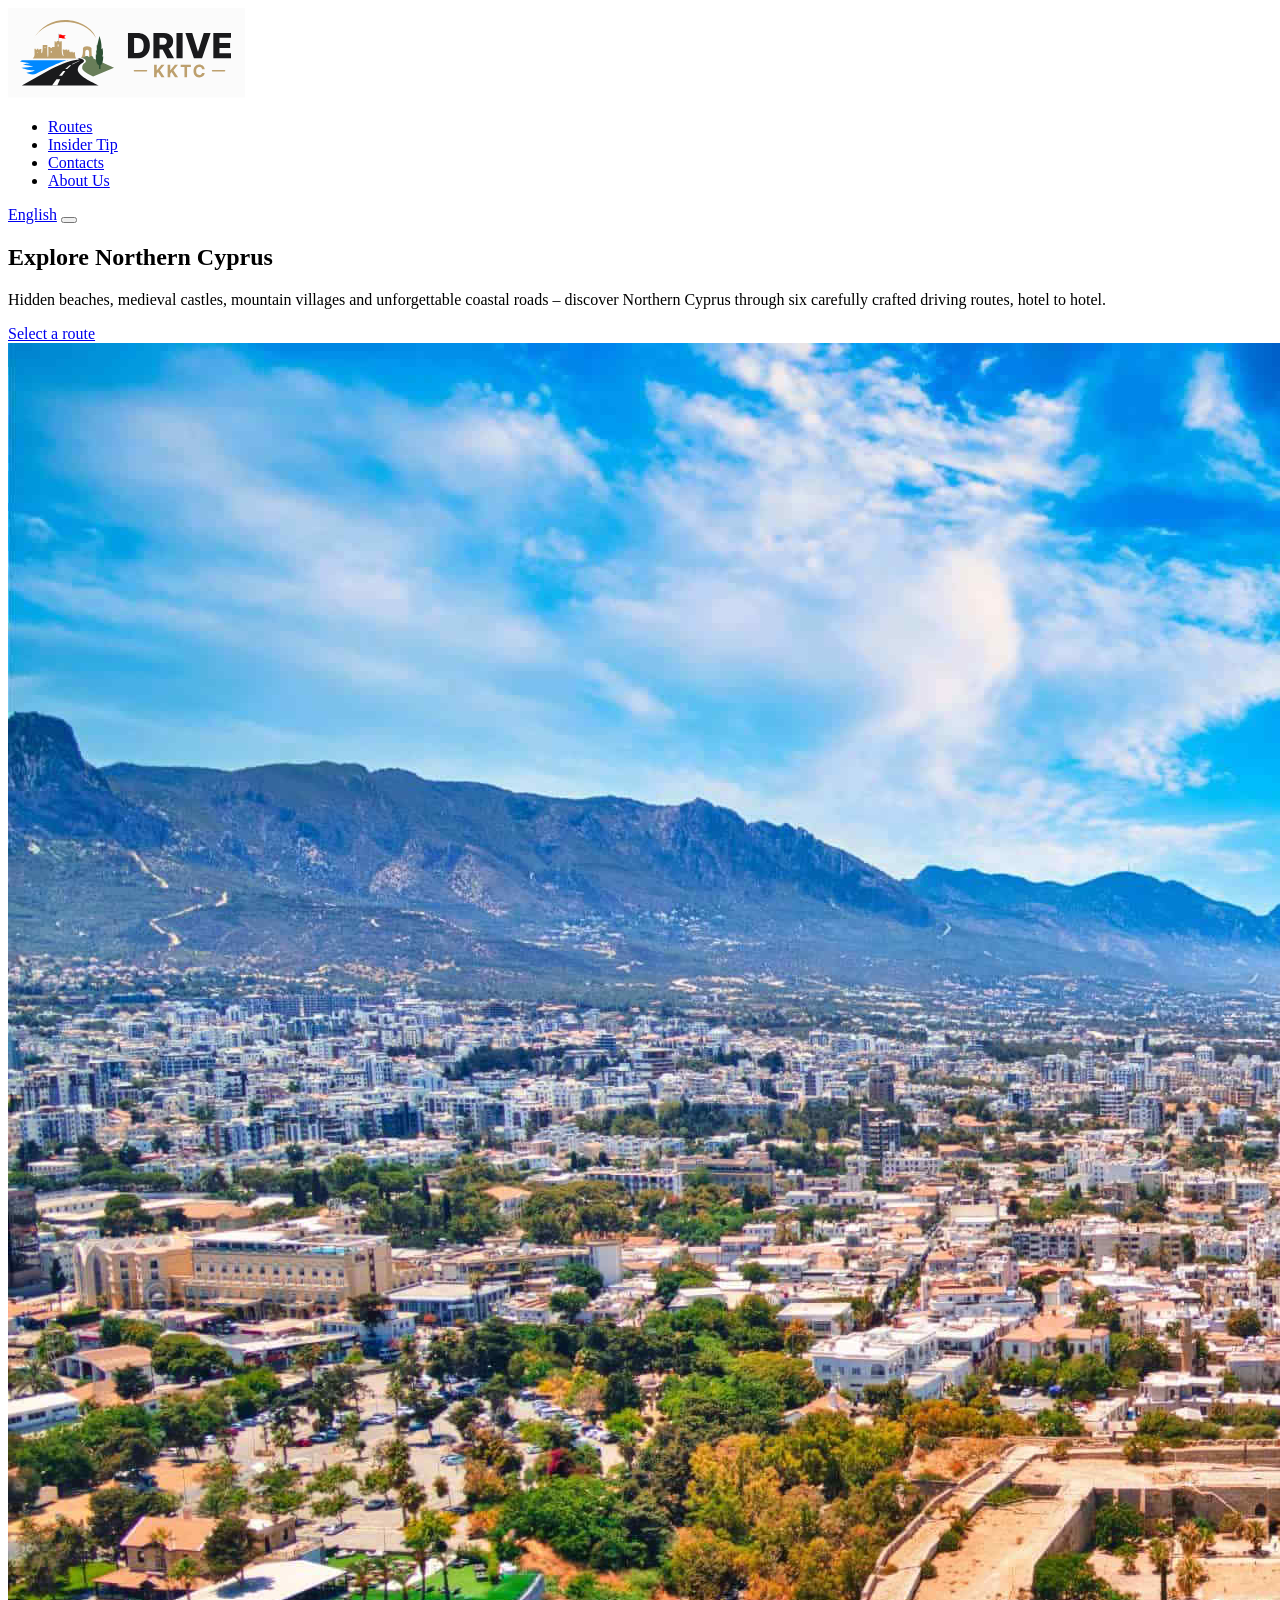
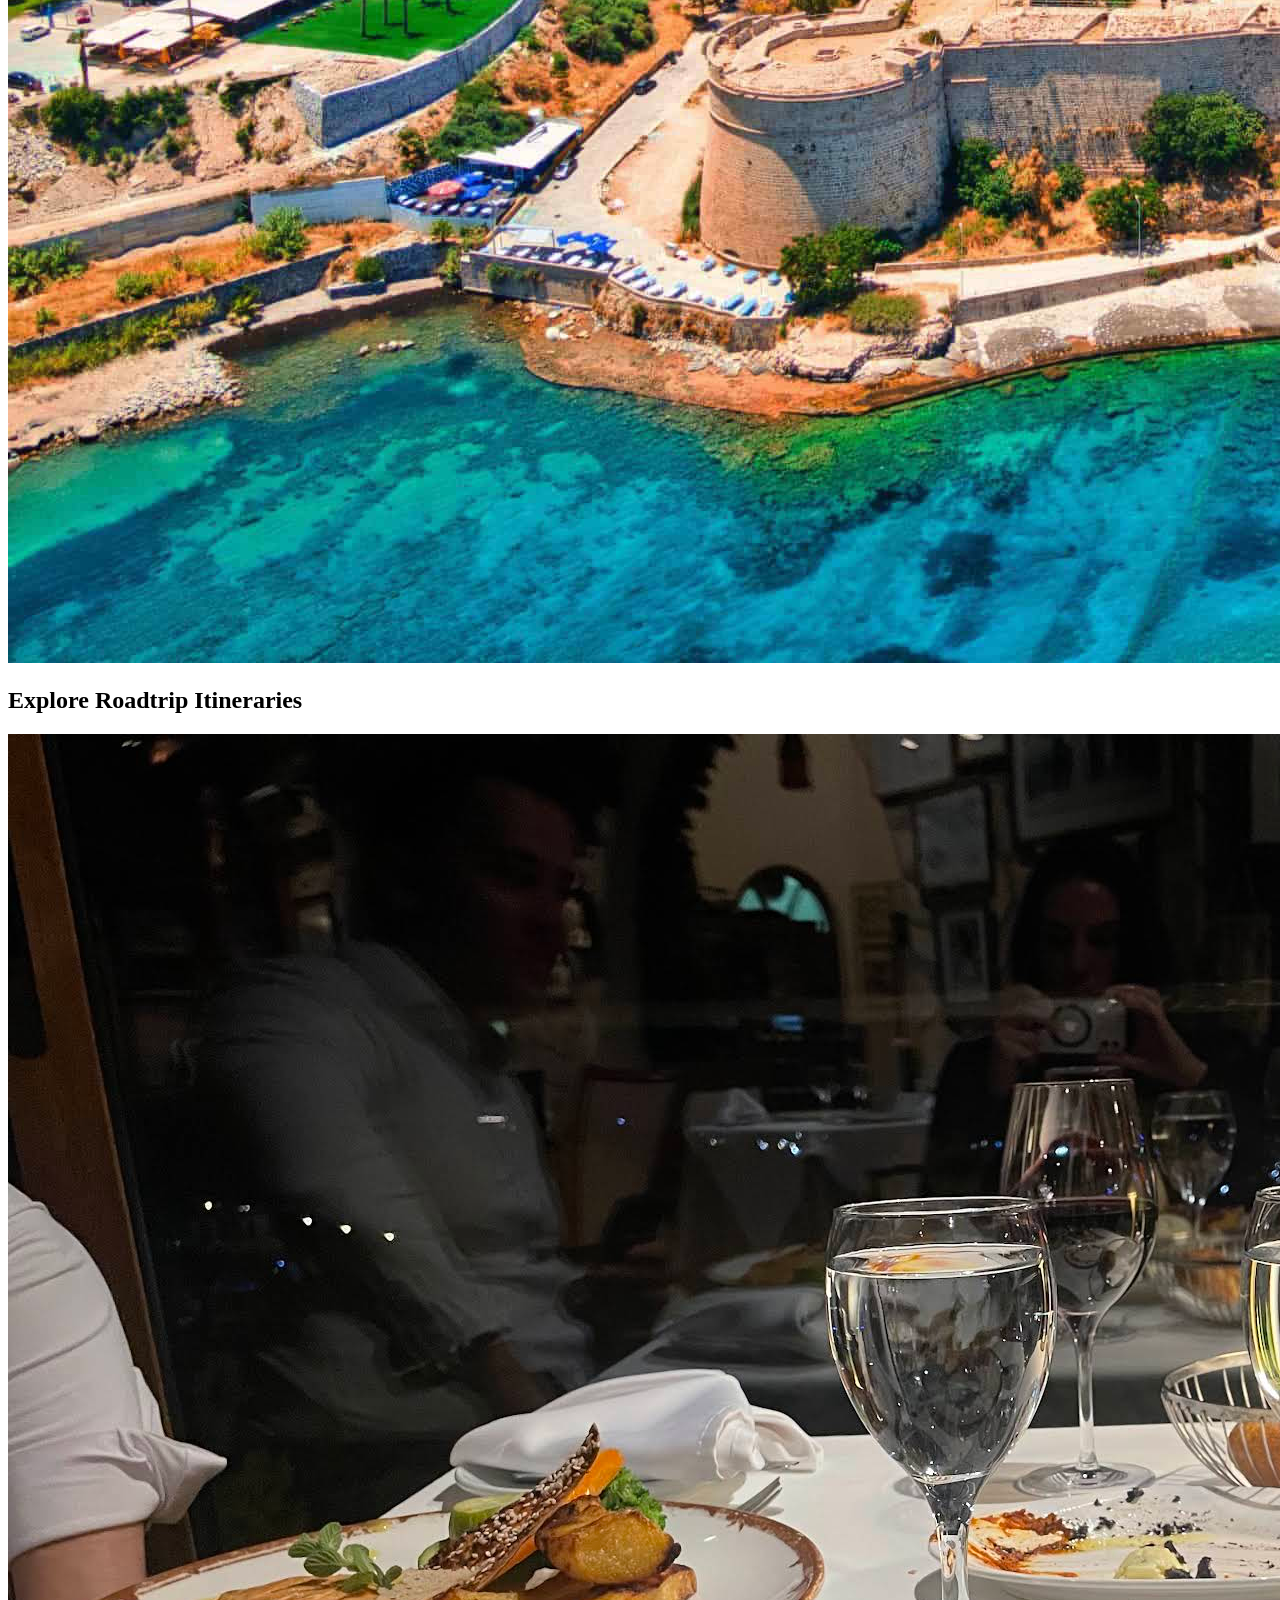
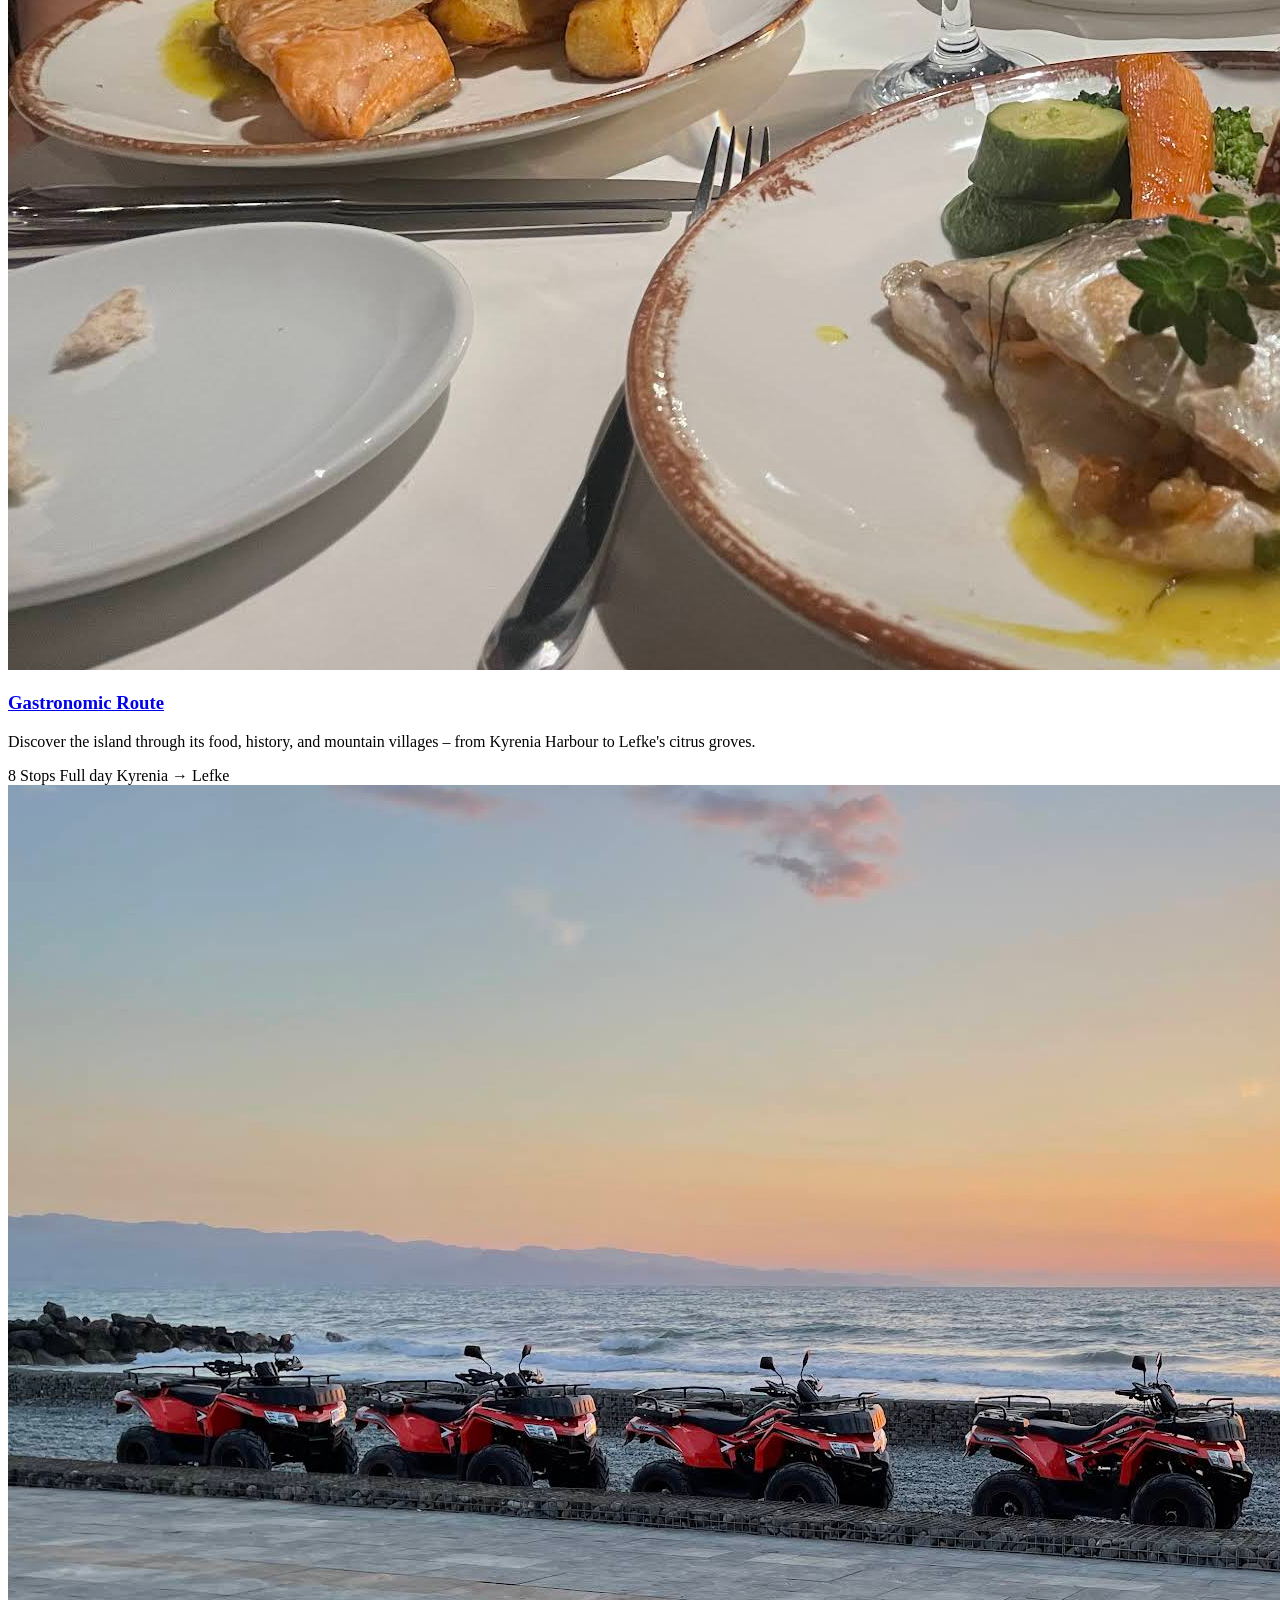
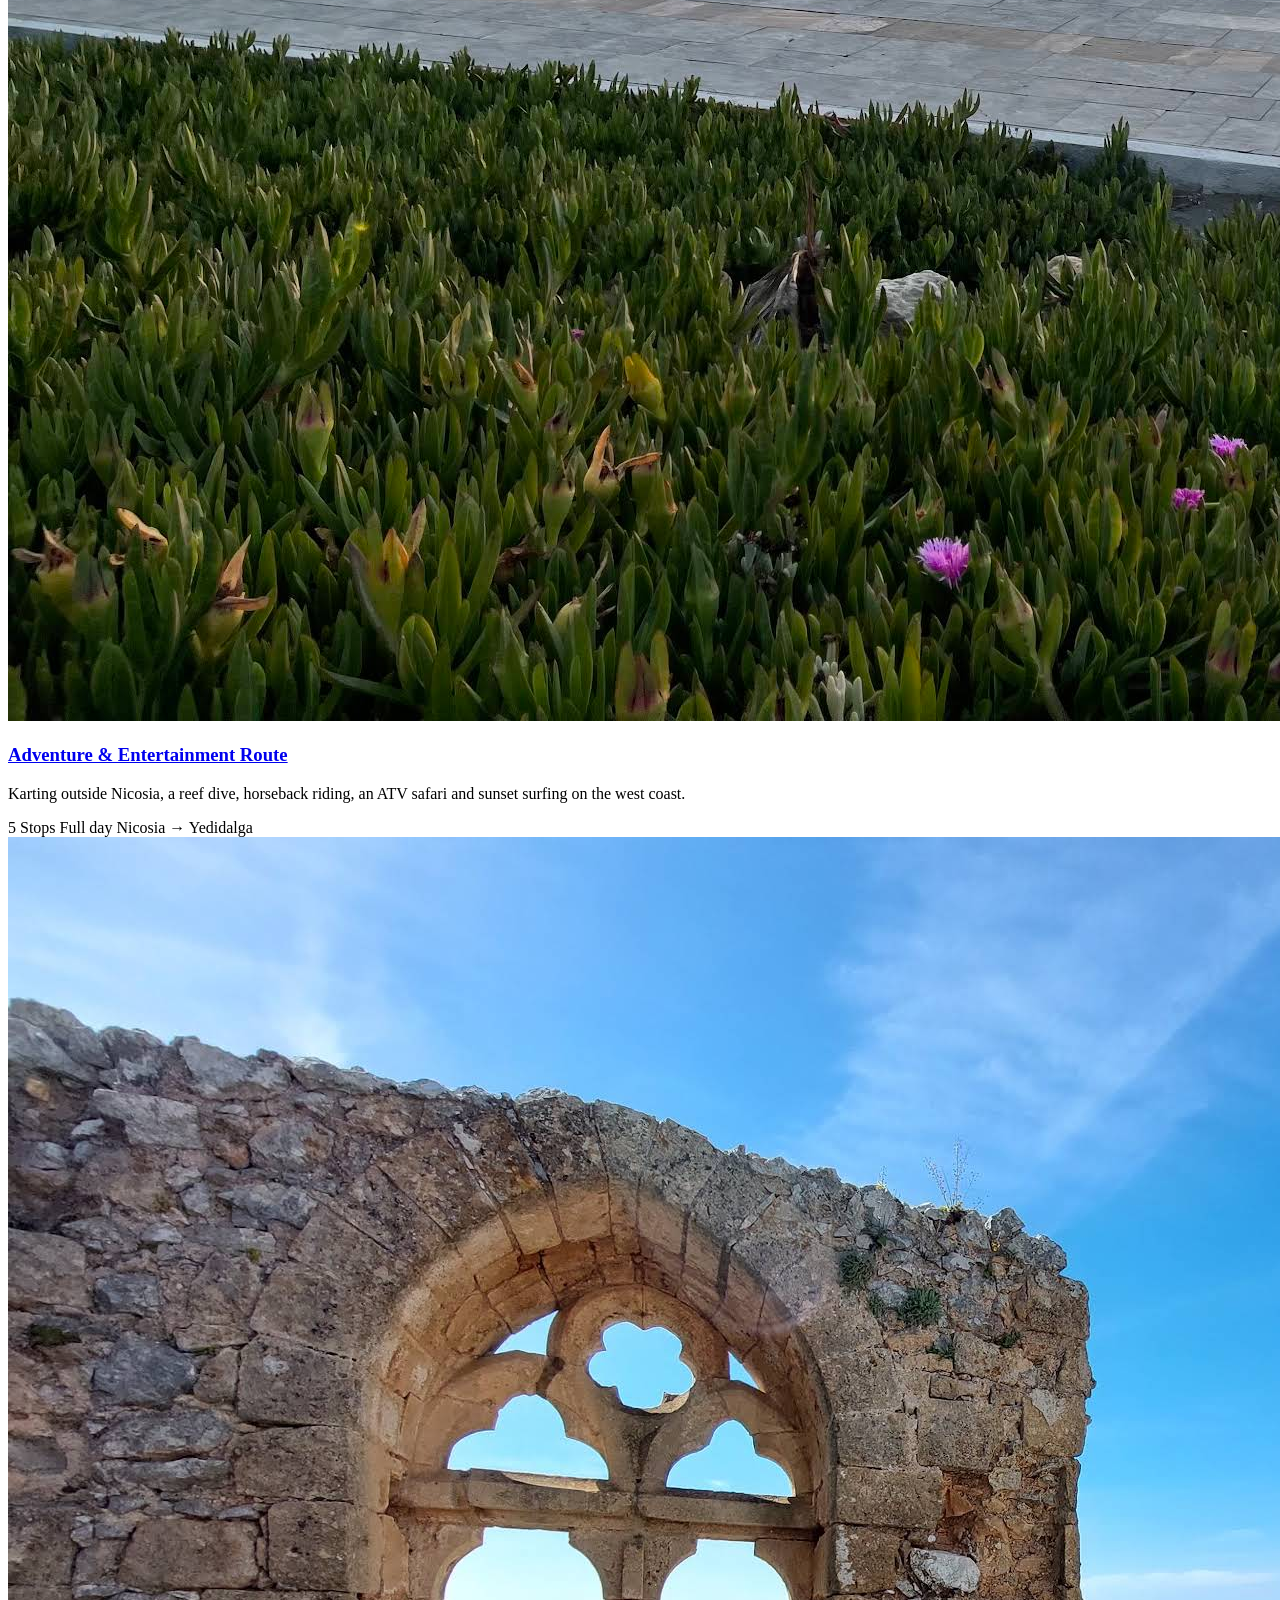
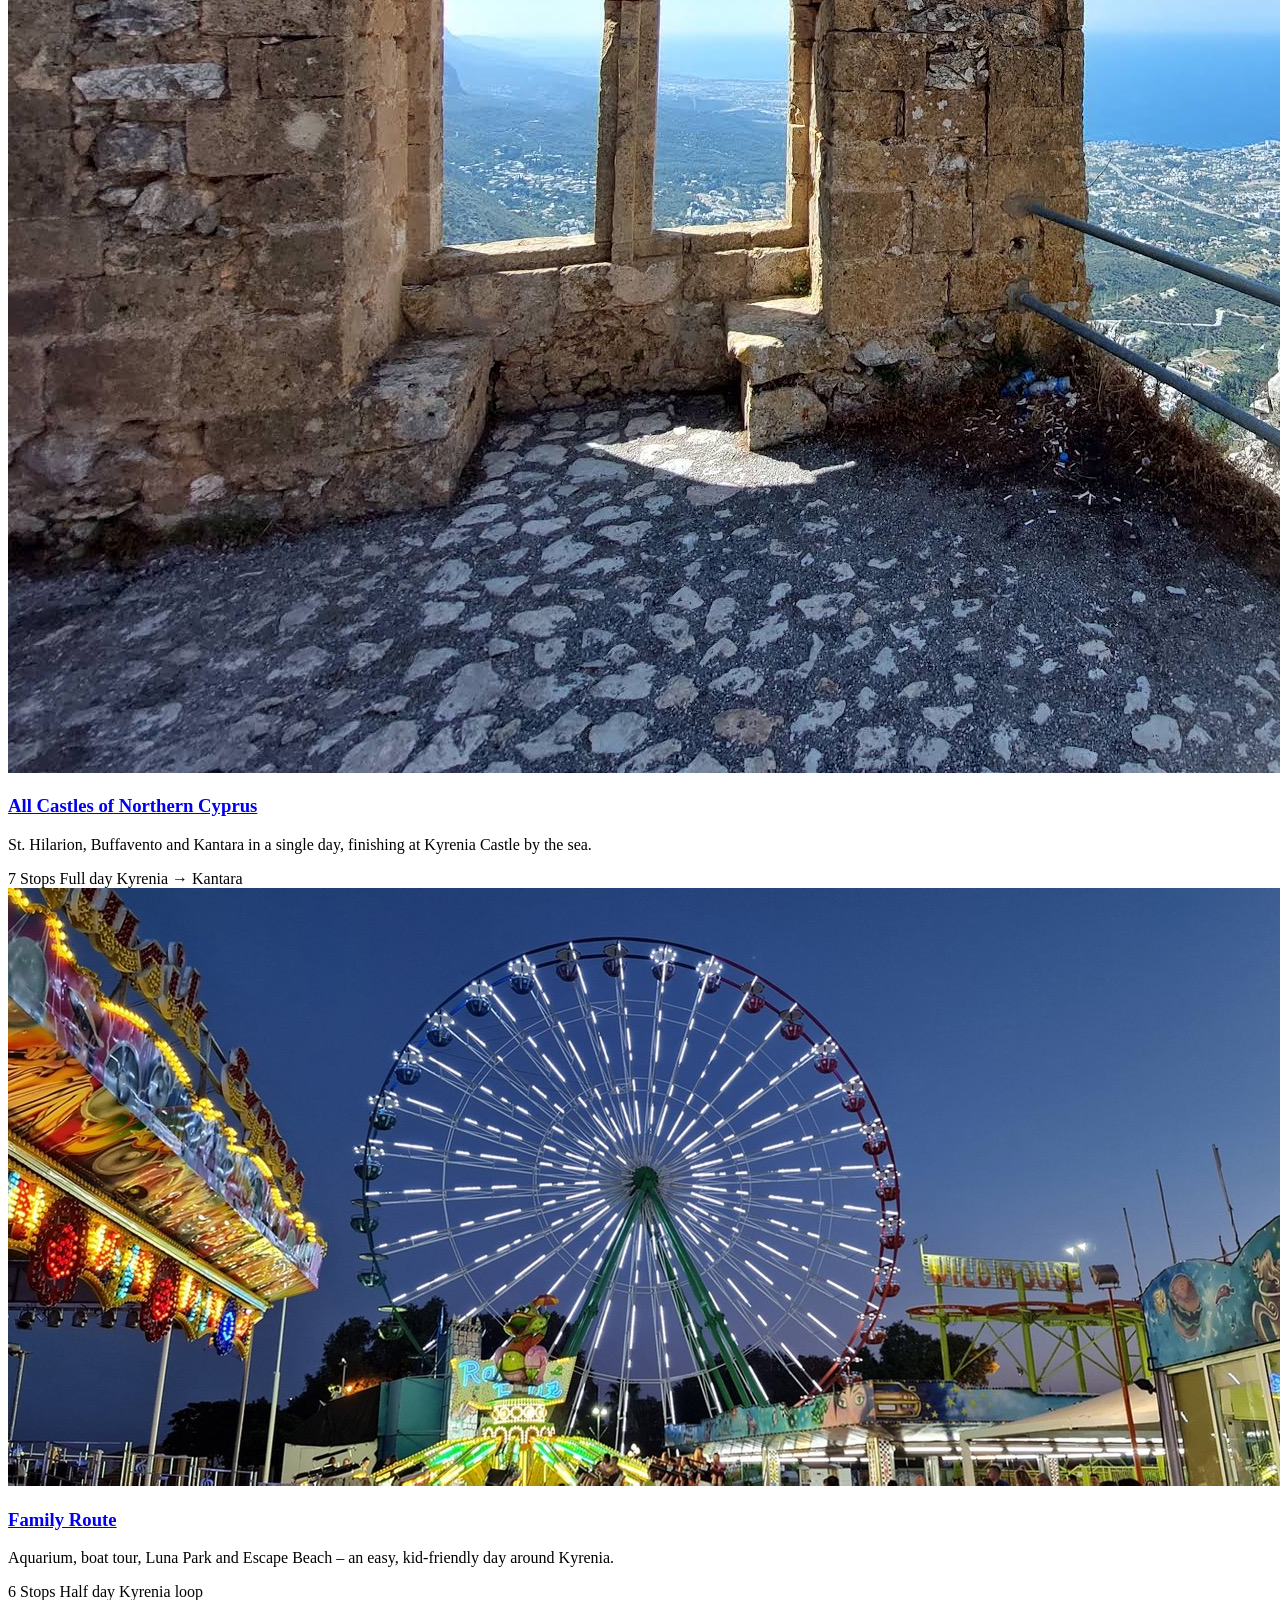
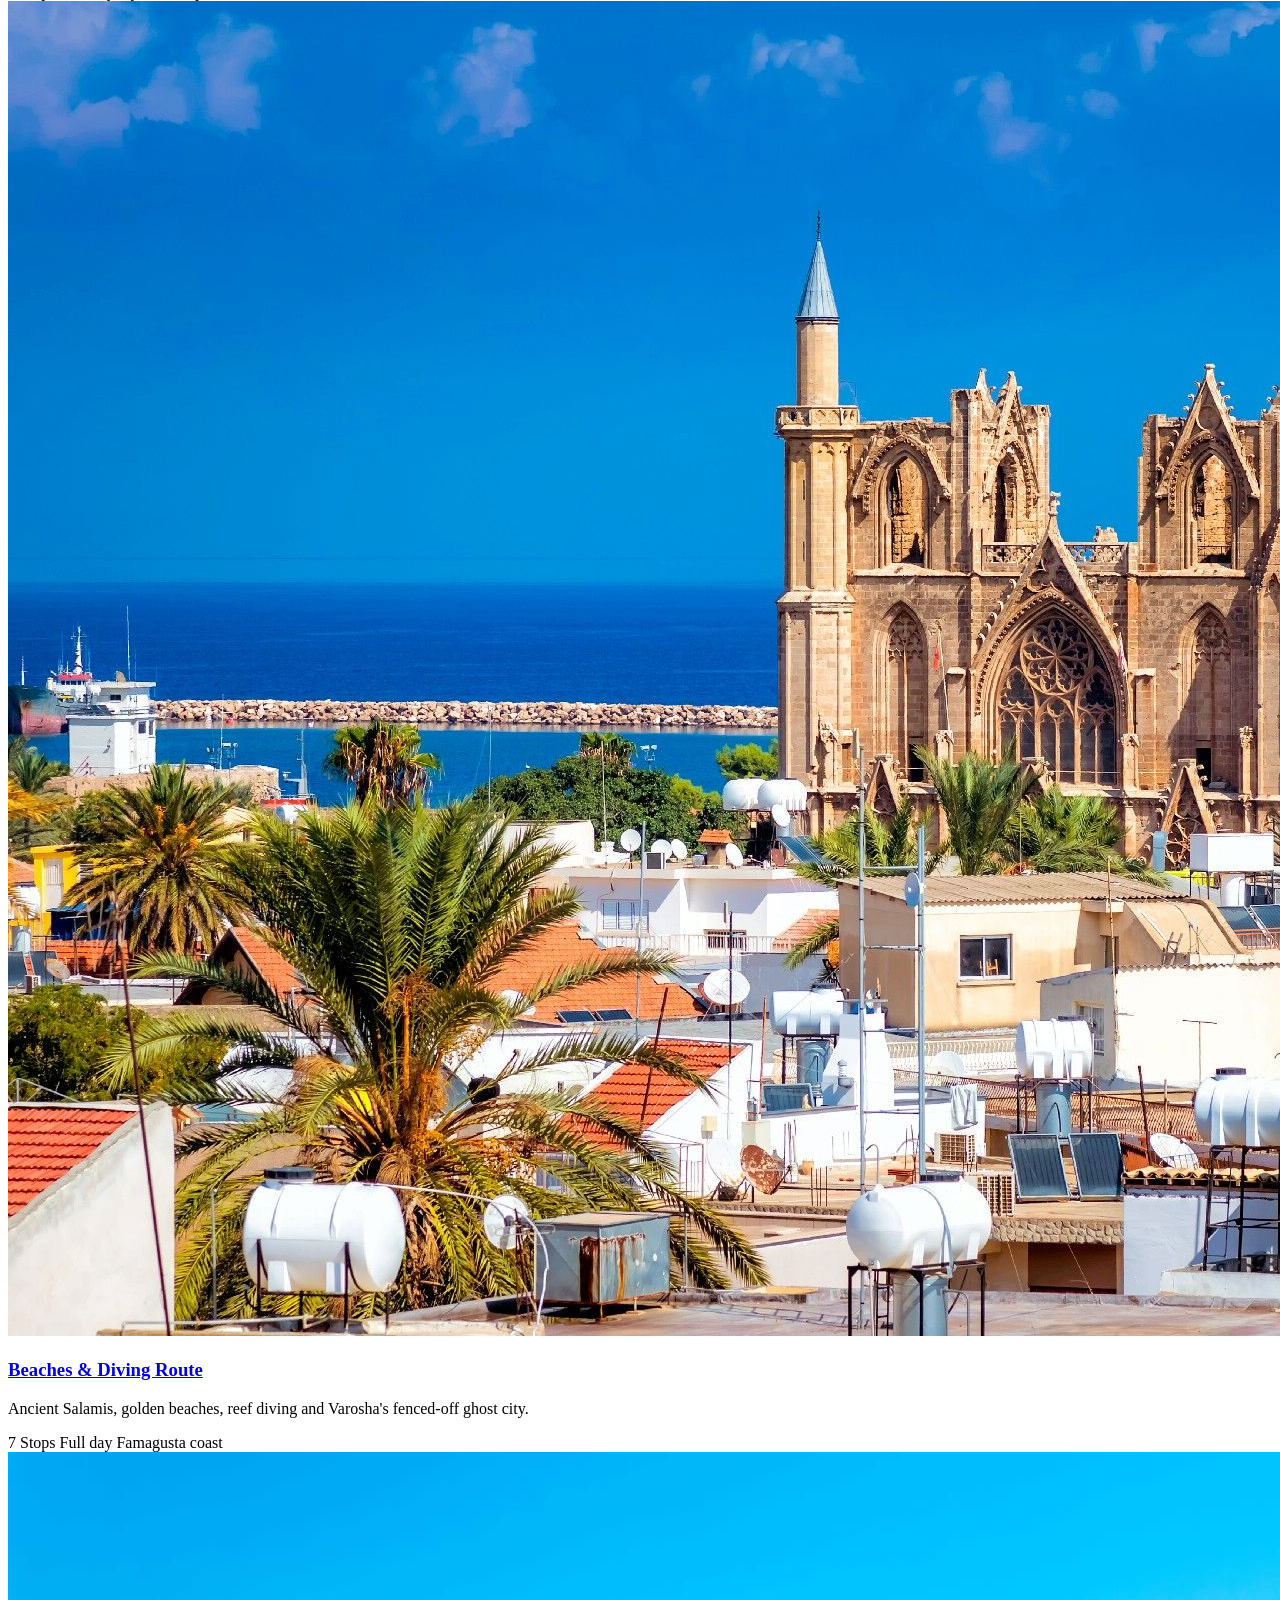
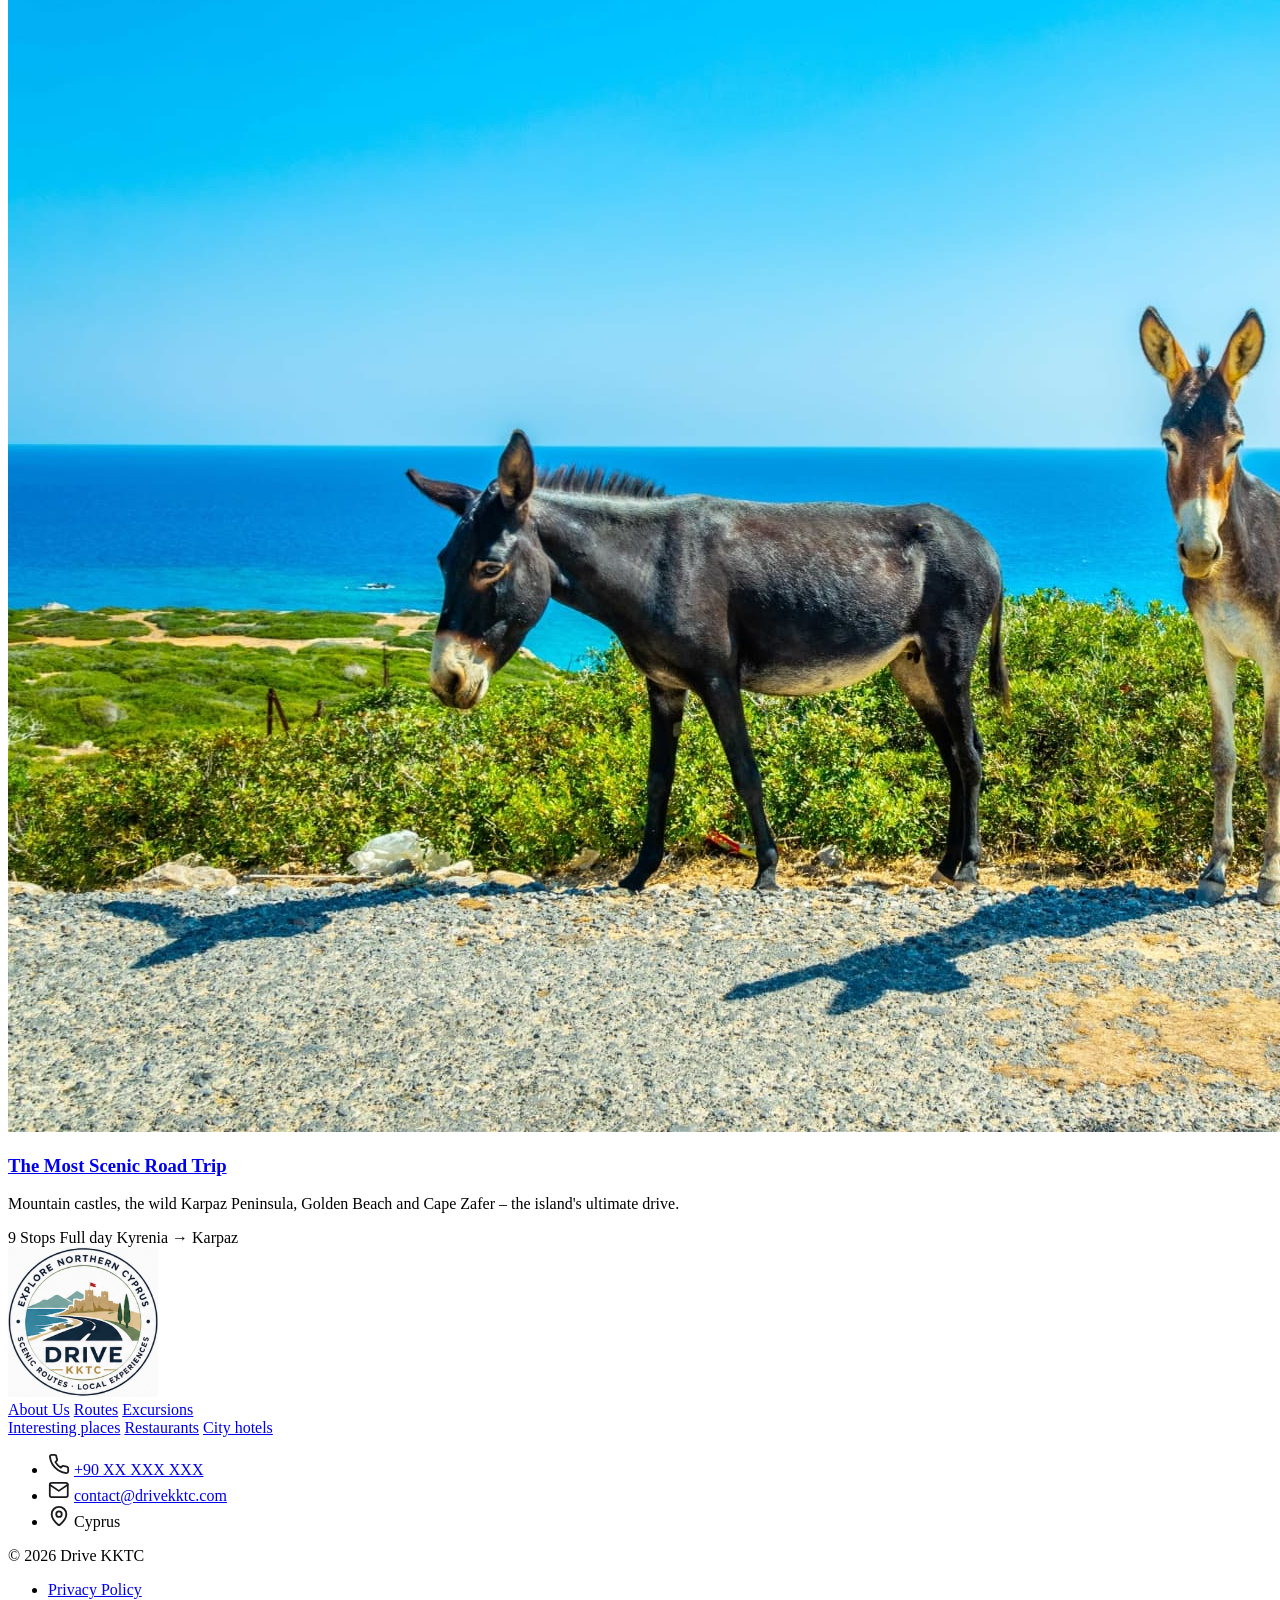
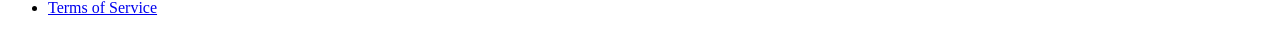
==== index.html @ c7516c16 "Create index.html" ====
<!DOCTYPE html>
<html lang="en">
<head>
<meta charset="UTF-8">
<meta name="viewport" content="width=device-width, initial-scale=1.0">

<title>Drive KKTC: Northern Cyprus Self-Drive Routes</title>
<meta name="description" content="Six hotel-to-hotel driving routes across Northern Cyprus: castles, beaches, food, family days and the island's most scenic road trip.">
<link rel="canonical" href="https://www.drivekktc.com/">

<!-- Open Graph -->
<meta property="og:type" content="website">
<meta property="og:site_name" content="Drive KKTC">
<meta property="og:title" content="Drive KKTC: Northern Cyprus Self-Drive Routes">
<meta property="og:description" content="Six hotel-to-hotel driving routes across Northern Cyprus: castles, beaches, food, family days and the island's most scenic road trip.">
<meta property="og:image" content="https://www.drivekktc.com/assets/og-home.jpg">
<meta property="og:url" content="https://www.drivekktc.com/">

<!-- Twitter -->
<meta name="twitter:card" content="summary_large_image">
<meta name="twitter:title" content="Drive KKTC: Northern Cyprus Self-Drive Routes">
<meta name="twitter:description" content="Six hotel-to-hotel driving routes across Northern Cyprus: castles, beaches, food, family days and the island's most scenic road trip.">

<link rel="preconnect" href="https://fonts.googleapis.com">
<link rel="preconnect" href="https://fonts.gstatic.com" crossorigin>
<link href="https://fonts.googleapis.com/css2?family=DM+Sans:wght@500;700;800&family=Inter:wght@500;600;700&family=Roboto:wght@400;500&display=swap" rel="stylesheet">
<link rel="stylesheet" href="/assets/css/style.css">

<script type="application/ld+json">
{
  "@context": "https://schema.org",
  "@type": "WebSite",
  "name": "Drive KKTC",
  "url": "https://www.drivekktc.com/",
  "description": "Hotel-to-hotel self-drive routes across Northern Cyprus.",
  "publisher": {
    "@type": "Organization",
    "name": "Drive KKTC",
    "email": "hello@drivekktc.com"
  }
}
</script>
<script type="application/ld+json">
{
  "@context": "https://schema.org",
  "@type": "ItemList",
  "name": "Northern Cyprus Driving Routes",
  "itemListElement": [
    { "@type": "ListItem", "position": 1, "name": "Gastronomic Route", "url": "https://www.drivekktc.com//routes/gastronomic-route/" },
    { "@type": "ListItem", "position": 2, "name": "Adventure & Entertainment Route", "url": "https://www.drivekktc.com//routes/adventure-route/" },
    { "@type": "ListItem", "position": 3, "name": "All Castles of Northern Cyprus", "url": "https://www.drivekktc.com//routes/castles-route/" },
    { "@type": "ListItem", "position": 4, "name": "Family Route", "url": "https://www.drivekktc.com//routes/family-route/" },
    { "@type": "ListItem", "position": 5, "name": "Beaches & Diving Route", "url": "https://www.drivekktc.com//routes/beaches-diving-route/" },
    { "@type": "ListItem", "position": 6, "name": "The Most Scenic Road Trip", "url": "https://www.drivekktc.com//routes/scenic-road-trip/" }
  ]
}
</script>
</head>
<body>

<header class="site-header">
  <div class="wrap">
    <a href="/index.html" class="logo" aria-label="Drive KKTC home">
      <img src="/assets/images/common/drive-kktc-cyprus-logo.svg" alt="Logo Drive KKTC, Northern Cyprus">
    </a>

    <nav class="main-nav" aria-label="Primary">
      <ul id="primaryNav">
        <li><a href="#routes">Routes</a></li>
        <li><a href="#tip">Insider Tip</a></li>
        <li><a href="#contact">Contacts</a></li>
        <li><a href="#about">About Us</a></li>
      </ul>
    </nav>

    <a href="#" class="lang-link">English</a>

    <button class="menu-burger" type="button" aria-label="Toggle menu" aria-expanded="false" aria-controls="primaryNav">
      <span class="burger-line"></span>
      <span class="burger-line"></span>
      <span class="burger-line"></span>
    </button>
  </div>
</header>
<div class="nav-overlay"></div>

<main id="main">

  <!-- HERO -->
  <section class="hero">
    <div class="wrap hero__inner">
      <div class="hero__copy">
        <h1>Explore Northern Cyprus</h1>
        <p>Hidden beaches, medieval castles, mountain villages and unforgettable coastal roads – discover Northern Cyprus through six carefully crafted driving routes, hotel to hotel.</p>
        <a href="#routes" class="btn btn--primary">Select a route</a>
      </div>
      <img class="hero__image" src="/assets/images/common/header.jpg" alt="Coastal mountain road above Kyrenia, Northern Cyprus, at sunset">
    </div>
  </section>

  <!-- ROUTES GRID -->
  <section class="section" id="routes">
    <div class="wrap">
      <h2 class="section__title">Explore Roadtrip Itineraries</h2>

      <div class="route-grid">

        <article class="route-card">
          <a href="/routes/gastronomic-route">
            <img class="route-card__img" src="/assets/images/gastronomic-route/header.jpg" alt="Meze spread with olives and Cypriot bread at a village restaurant in Bellapais">
          </a>
          <h3 class="route-card__title"><a href="/routes/gastronomic-route/">Gastronomic Route</a></h3>
          <p class="route-card__desc">Discover the island through its food, history, and mountain villages – from Kyrenia Harbour to Lefke's citrus groves.</p>
          <div class="route-card__stats">
            <span class="stat">8 Stops</span>
            <span class="stat">Full day</span>
            <span class="stat">Kyrenia → Lefke</span>
          </div>
        </article>

        <article class="route-card">
          <a href="/routes/adventure-route/">
            <img class="route-card__img" src="/assets/images/adventure-route/header.jpg" alt="Buggy safari kicking up dust on a Kyrenia mountain trail">
          </a>
          <h3 class="route-card__title"><a href="/routes/adventure-route/">Adventure &amp; Entertainment Route</a></h3>
          <p class="route-card__desc">Karting outside Nicosia, a reef dive, horseback riding, an ATV safari and sunset surfing on the west coast.</p>
          <div class="route-card__stats">
            <span class="stat">5 Stops</span>
            <span class="stat">Full day</span>
            <span class="stat">Nicosia → Yedidalga</span>
          </div>
        </article>

        <article class="route-card">
          <a href="/routes/castles-route/">
            <img class="route-card__img" src="/assets/images/castles-route/header.jpg" alt="St. Hilarion Castle perched on the Kyrenia mountain range">
          </a>
          <h3 class="route-card__title"><a href="/routes/castles-route/">All Castles of Northern Cyprus</a></h3>
          <p class="route-card__desc">St. Hilarion, Buffavento and Kantara in a single day, finishing at Kyrenia Castle by the sea.</p>
          <div class="route-card__stats">
            <span class="stat">7 Stops</span>
            <span class="stat">Full day</span>
            <span class="stat">Kyrenia → Kantara</span>
          </div>
        </article>

        <article class="route-card">
          <a href="/routes/family-route/">
            <img class="route-card__img" src="/assets/images/family-route/lesland-luna-park.jpg" alt="Children paddling in the calm, shallow water at Escape Beach, Kyrenia">
          </a>
          <h3 class="route-card__title"><a href="/routes/family-route/">Family Route</a></h3>
          <p class="route-card__desc">Aquarium, boat tour, Luna Park and Escape Beach – an easy, kid-friendly day around Kyrenia.</p>
          <div class="route-card__stats">
            <span class="stat">6 Stops</span>
            <span class="stat">Half day</span>
            <span class="stat">Kyrenia loop</span>
          </div>
        </article>

        <article class="route-card">
          <a href="/routes/beaches-diving-route/">
            <img class="route-card__img" src="/assets/images/beaches-diving-route/famagusta.jpg" alt="Ancient Roman columns at Salamis ruins near Famagusta">
          </a>
          <h3 class="route-card__title"><a href="/routes/beaches-diving-route/">Beaches &amp; Diving Route</a></h3>
          <p class="route-card__desc">Ancient Salamis, golden beaches, reef diving and Varosha's fenced-off ghost city.</p>
          <div class="route-card__stats">
            <span class="stat">7 Stops</span>
            <span class="stat">Full day</span>
            <span class="stat">Famagusta coast</span>
          </div>
        </article>

        <article class="route-card">
          <a href="/routes/scenic-road-trip/">
            <img class="route-card__img" src="/assets/images/scenic-road-trip/karpaz-scenic-road.jpg" alt="Empty coastal road running along the wild Karpaz Peninsula">
          </a>
          <h3 class="route-card__title"><a href="/routes/scenic-road-trip/">The Most Scenic Road Trip</a></h3>
          <p class="route-card__desc">Mountain castles, the wild Karpaz Peninsula, Golden Beach and Cape Zafer – the island's ultimate drive.</p>
          <div class="route-card__stats">
            <span class="stat">9 Stops</span>
            <span class="stat">Full day</span>
            <span class="stat">Kyrenia → Karpaz</span>
          </div>
        </article>

      </div>
    </div>
  </section>

</main>

<footer class="site-footer" id="contact">
  <div class="wrap">
    <div class="footer-top">
      <a href="/index/" class="logo" aria-label="Drive KKTC home">
        <img style="width: 150px;" src="/assets/images/common/drive-kktc-cyprus-stamp.png" alt="Logo Drive KKTC, Northern Cyprus">
      </a>

      <div class="footer-columns">
        <nav class="footer-col" aria-label="Company">
          <a href="#">About Us</a>
          <a href="#routes">Routes</a>
          <a href="#">Excursions</a>
        </nav>
        <nav class="footer-col" aria-label="Explore">
          <a href="#">Interesting places</a>
          <a href="#">Restaurants</a>
          <a href="#">City hotels</a>
        </nav>
        <ul class="footer-col footer-contact">
          <li>
            <svg width="22" height="22" viewBox="0 0 24 24" fill="none" aria-hidden="true"><path d="M21.9994 16.9201V19.9201C22.0006 20.1986 21.9435 20.4743 21.832 20.7294C21.7204 20.9846 21.5567 21.2137 21.3515 21.402C21.1463 21.5902 20.904 21.7336 20.6402 21.8228C20.3764 21.912 20.0968 21.9452 19.8194 21.9201C16.7423 21.5857 13.7864 20.5342 11.1894 18.8501C8.77327 17.3148 6.72478 15.2663 5.18945 12.8501C3.49942 10.2413 2.44769 7.27109 2.11944 4.1801C2.09446 3.90356 2.12732 3.62486 2.21595 3.36172C2.30457 3.09859 2.44702 2.85679 2.63421 2.65172C2.82141 2.44665 3.04925 2.28281 3.30324 2.17062C3.55722 2.05843 3.83179 2.00036 4.10945 2.0001H7.10945C7.59475 1.99532 8.06524 2.16718 8.43321 2.48363C8.80118 2.80008 9.04152 3.23954 9.10944 3.7201C9.23607 4.68016 9.47089 5.62282 9.80945 6.5301C9.94399 6.88802 9.97311 7.27701 9.89335 7.65098C9.8136 8.02494 9.62831 8.36821 9.35944 8.6401L8.08945 9.9101C9.513 12.4136 11.5859 14.4865 14.0894 15.9101L15.3594 14.6401C15.6313 14.3712 15.9746 14.1859 16.3486 14.1062C16.7225 14.0264 17.1115 14.0556 17.4694 14.1901C18.3767 14.5286 19.3194 14.7635 20.2794 14.8901C20.7652 14.9586 21.2088 15.2033 21.526 15.5776C21.8431 15.9519 22.0116 16.4297 21.9994 16.9201Z" stroke="#1A1A1C" stroke-width="2" stroke-linecap="round" stroke-linejoin="round"/></svg>
            <a href="tel:+90XXXXXXXX">+90 XX XXX XXX</a>
          </li>
          <li>
            <svg width="22" height="22" viewBox="0 0 25 24" fill="none" aria-hidden="true"><path d="M4.08268 4H20.416C21.5389 4 22.4577 4.9 22.4577 6V18C22.4577 19.1 21.5389 20 20.416 20H4.08268C2.95977 20 2.04102 19.1 2.04102 18V6C2.04102 4.9 2.95977 4 4.08268 4Z" stroke="#1A1A1C" stroke-width="2" stroke-linecap="round" stroke-linejoin="round"/><path d="M22.4577 6L12.2493 13L2.04102 6" stroke="#1A1A1C" stroke-width="2" stroke-linecap="round" stroke-linejoin="round"/></svg>
            <a href="mailto:contact@drivekktc.com">contact@drivekktc.com</a>
          </li>
          <li>
            <svg width="22" height="22" viewBox="0 0 24 24" fill="none" aria-hidden="true"><path d="M12.601 21.799C14.461 20.193 20 14.993 20 10C20 7.87827 19.1571 5.84344 17.6569 4.34315C16.1566 2.84285 14.1217 2 12 2C9.87827 2 7.84344 2.84285 6.34315 4.34315C4.84285 5.84344 4 7.87827 4 10C4 14.993 9.539 20.193 11.399 21.799C11.5723 21.9293 11.7832 21.9998 12 21.9998C12.2168 21.9998 12.4277 21.9293 12.601 21.799Z" stroke="#1A1A1C" stroke-width="2" stroke-linecap="round" stroke-linejoin="round"/><path d="M12 13C13.6569 13 15 11.6569 15 10C15 8.34315 13.6569 7 12 7C10.3431 7 9 8.34315 9 10C9 11.6569 10.3431 13 12 13Z" stroke="#1A1A1C" stroke-width="2" stroke-linecap="round" stroke-linejoin="round"/></svg>
            <span>Cyprus</span>
          </li>
        </ul>
      </div>
    </div>

    <div class="footer-bottom">
      <p>&copy; 2026 Drive KKTC</p>
      <nav aria-label="Legal">
        <ul>
          <li><a href="#">Privacy Policy</a></li>
          <li><a href="#">Terms of Service</a></li>
        </ul>
      </nav>
    </div>
  </div>
</footer>

<script src="/assets/js/main.js"></script>

</body>
</html>
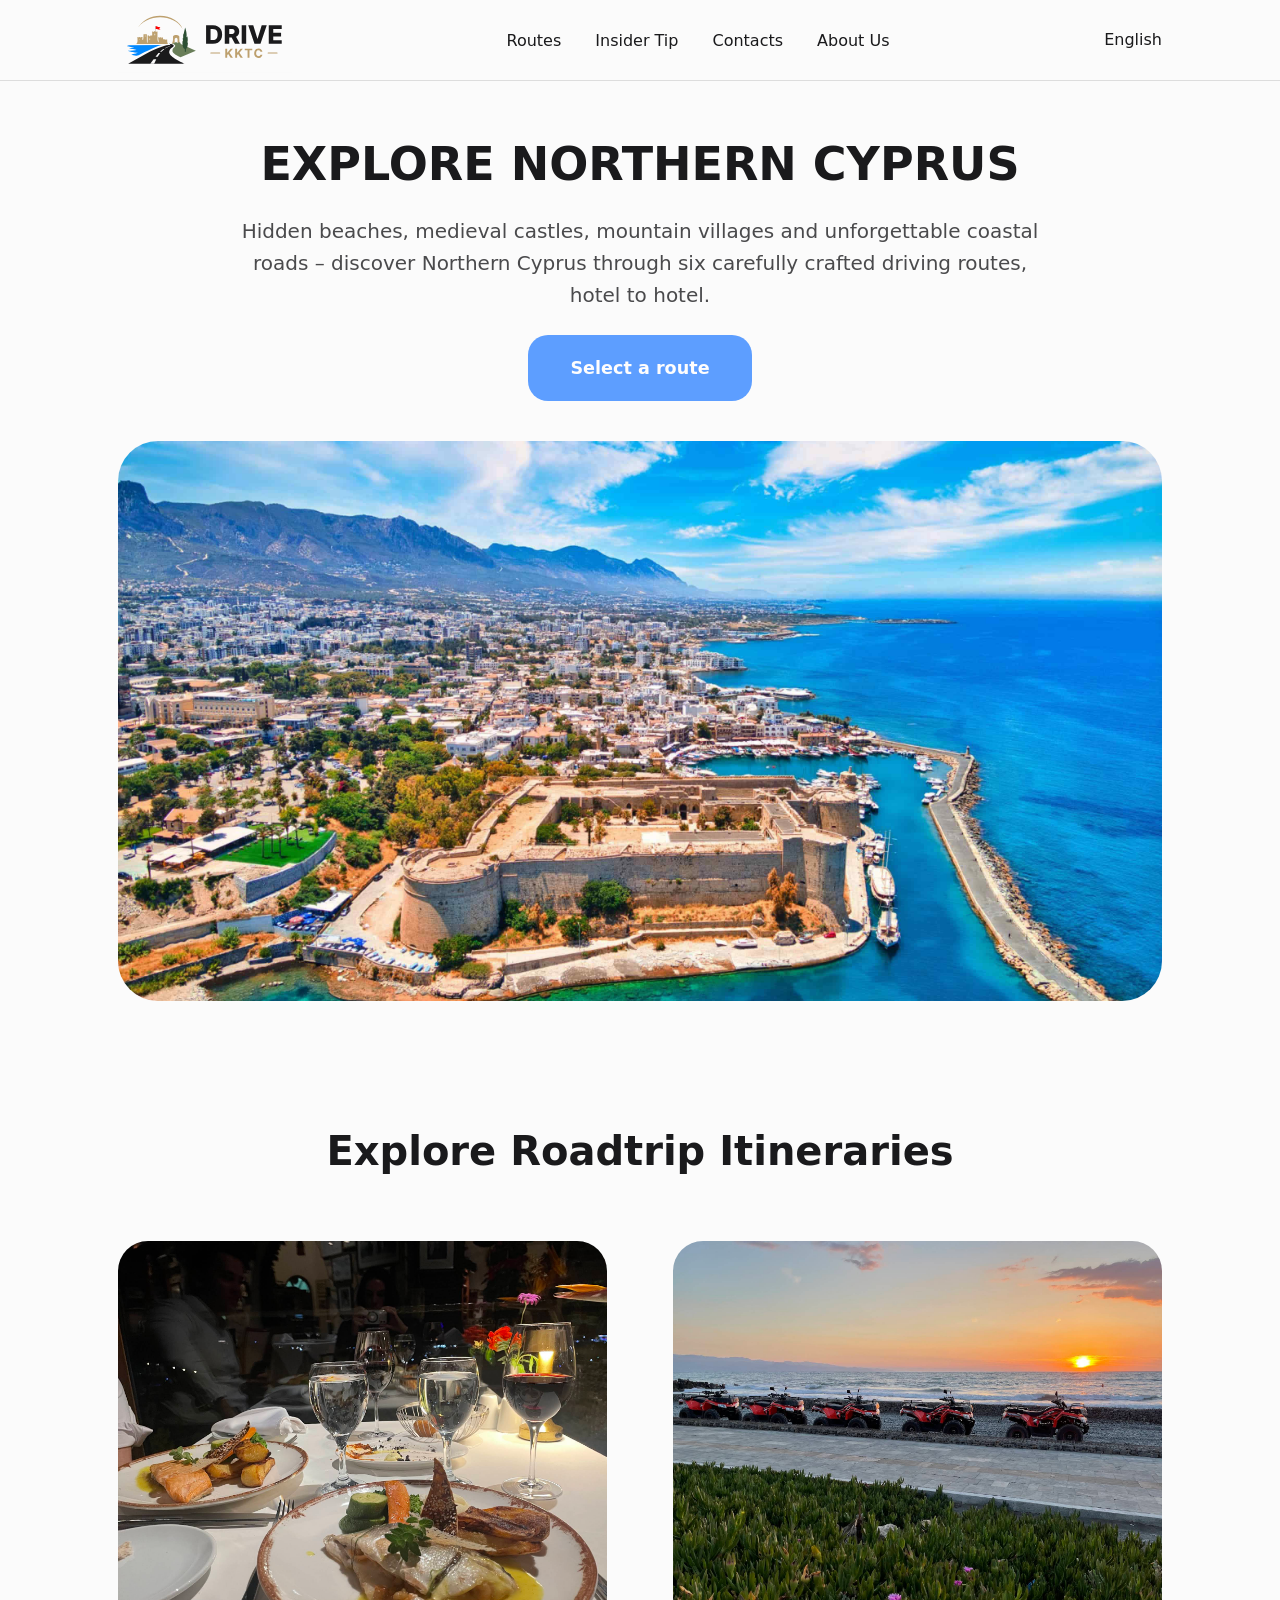
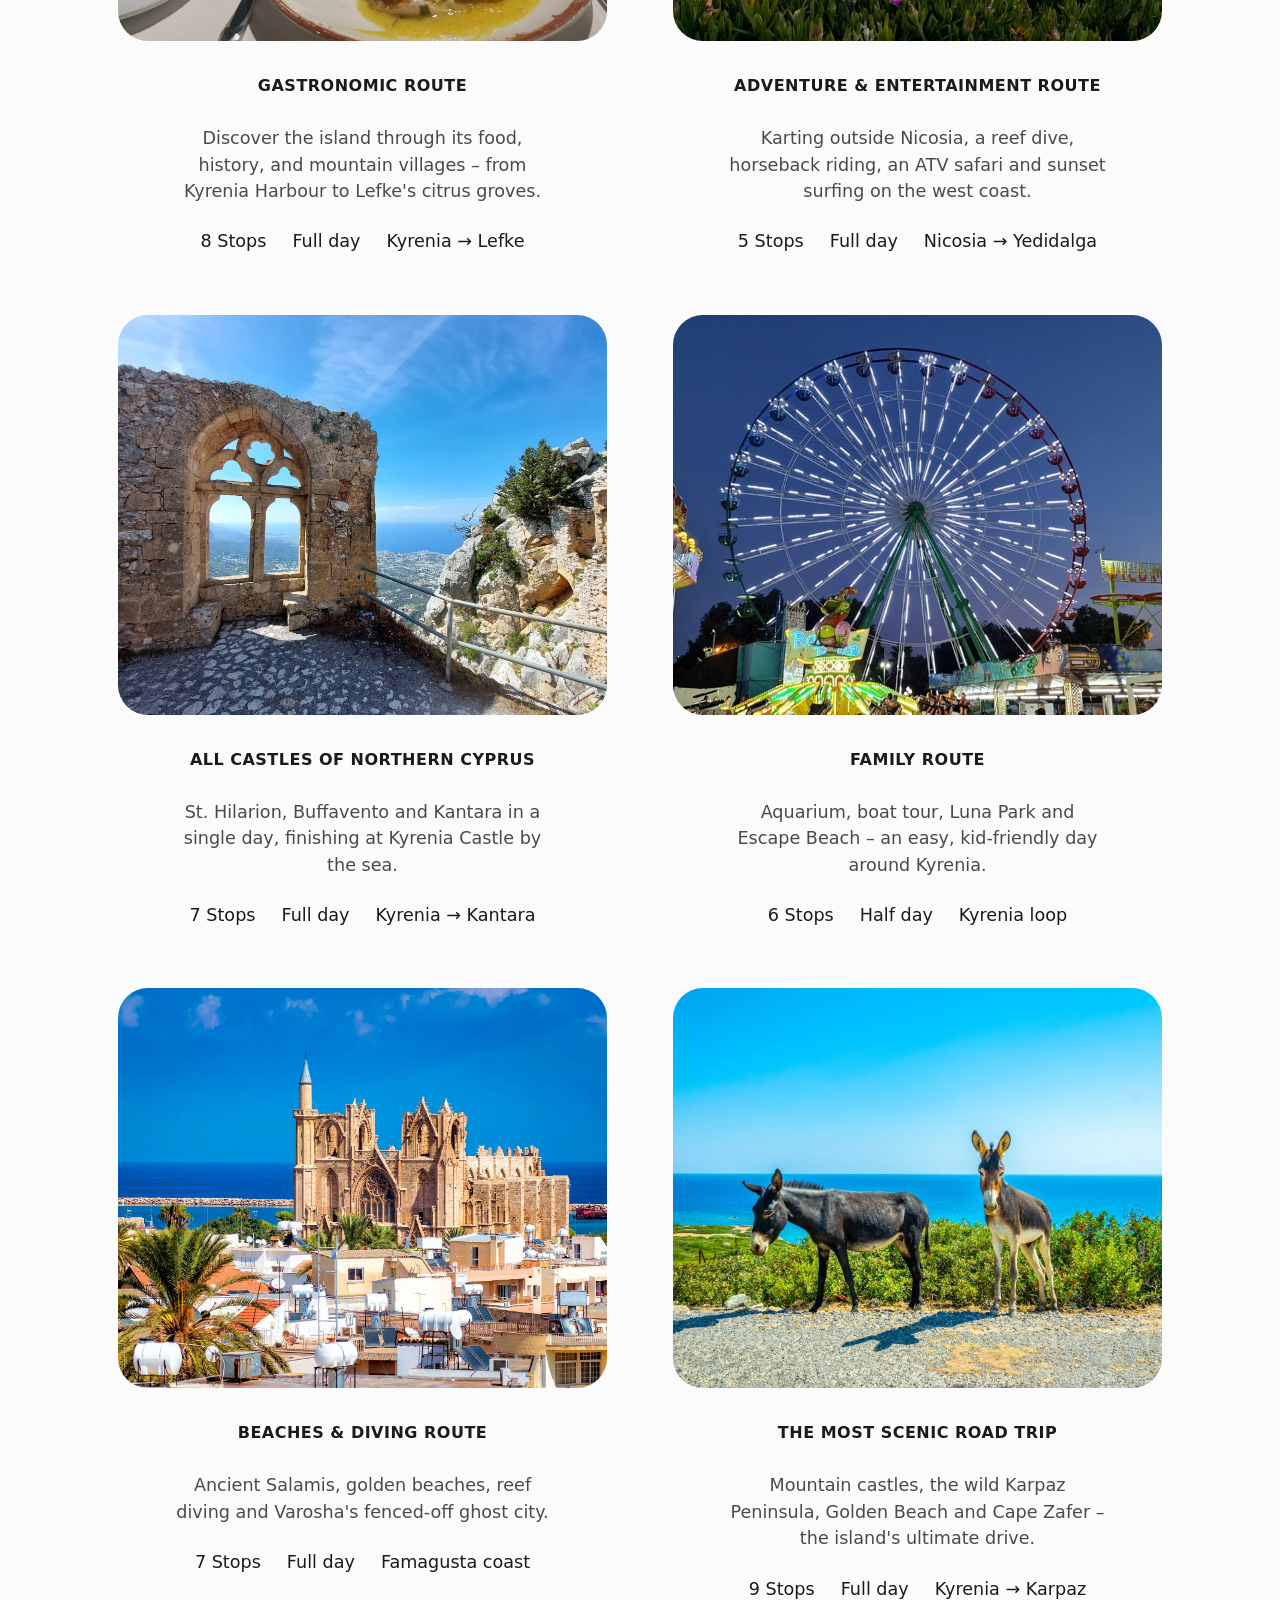
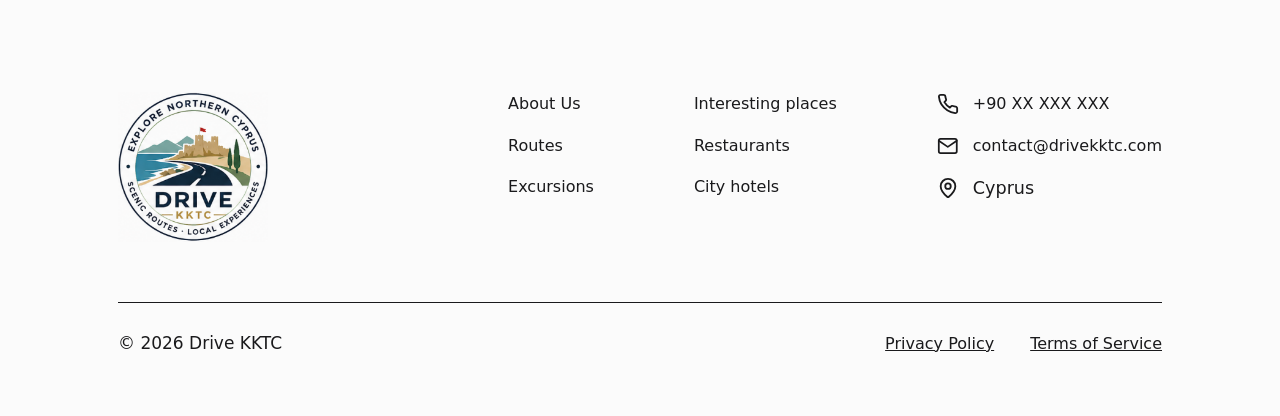
==== commit 48ccf09c: "Update index.html" ====
--- a/index.html
+++ b/index.html
@@ -24,7 +24,7 @@
 <link rel="preconnect" href="https://fonts.googleapis.com">
 <link rel="preconnect" href="https://fonts.gstatic.com" crossorigin>
 <link href="https://fonts.googleapis.com/css2?family=DM+Sans:wght@500;700;800&family=Inter:wght@500;600;700&family=Roboto:wght@400;500&display=swap" rel="stylesheet">
-<link rel="stylesheet" href="/assets/css/style.css">
+<link rel="stylesheet" href="assets/css/style.css">   
 
 <script type="application/ld+json">
 {
@@ -46,7 +46,7 @@
   "@type": "ItemList",
   "name": "Northern Cyprus Driving Routes",
   "itemListElement": [
-    { "@type": "ListItem", "position": 1, "name": "Gastronomic Route", "url": "https://www.drivekktc.com//routes/gastronomic-route/" },
+    { "@type": "ListItem", "position": 1, "name": "Gastronomic Route", "url": "https://www.drivekktc.com//routes/gastronomic-route/index.html" },
     { "@type": "ListItem", "position": 2, "name": "Adventure & Entertainment Route", "url": "https://www.drivekktc.com//routes/adventure-route/" },
     { "@type": "ListItem", "position": 3, "name": "All Castles of Northern Cyprus", "url": "https://www.drivekktc.com//routes/castles-route/" },
     { "@type": "ListItem", "position": 4, "name": "Family Route", "url": "https://www.drivekktc.com//routes/family-route/" },
@@ -60,8 +60,8 @@
 
 <header class="site-header">
   <div class="wrap">
-    <a href="/index.html" class="logo" aria-label="Drive KKTC home">
-      <img src="/assets/images/common/drive-kktc-cyprus-logo.svg" alt="Logo Drive KKTC, Northern Cyprus">
+    <a href="index.html" class="logo" aria-label="Drive KKTC home">
+      <img src="assets/images/common/drive-kktc-cyprus-logo.svg" alt="Logo Drive KKTC, Northern Cyprus">
     </a>
 
     <nav class="main-nav" aria-label="Primary">
@@ -73,7 +73,7 @@
       </ul>
     </nav>
 
-    <a href="#" class="lang-link">English</a>
+    <a class="lang-link">English</a>
 
     <button class="menu-burger" type="button" aria-label="Toggle menu" aria-expanded="false" aria-controls="primaryNav">
       <span class="burger-line"></span>
@@ -94,7 +94,7 @@
         <p>Hidden beaches, medieval castles, mountain villages and unforgettable coastal roads – discover Northern Cyprus through six carefully crafted driving routes, hotel to hotel.</p>
         <a href="#routes" class="btn btn--primary">Select a route</a>
       </div>
-      <img class="hero__image" src="/assets/images/common/header.jpg" alt="Coastal mountain road above Kyrenia, Northern Cyprus, at sunset">
+      <img class="hero__image" src="assets/images/common/header.jpg" alt="Coastal mountain road above Kyrenia, Northern Cyprus, at sunset">
     </div>
   </section>
 
@@ -106,10 +106,10 @@
       <div class="route-grid">
 
         <article class="route-card">
-          <a href="/routes/gastronomic-route">
-            <img class="route-card__img" src="/assets/images/gastronomic-route/header.jpg" alt="Meze spread with olives and Cypriot bread at a village restaurant in Bellapais">
-          </a>
-          <h3 class="route-card__title"><a href="/routes/gastronomic-route/">Gastronomic Route</a></h3>
+          <a href="routes/gastronomic-route/index.html">
+            <img class="route-card__img" src="assets/images/gastronomic-route/header.jpg" alt="Meze spread with olives and Cypriot bread at a village restaurant in Bellapais">
+          </a>
+          <h3 class="route-card__title"><a href="routes/gastronomic-route/index.html">Gastronomic Route</a></h3>
           <p class="route-card__desc">Discover the island through its food, history, and mountain villages – from Kyrenia Harbour to Lefke's citrus groves.</p>
           <div class="route-card__stats">
             <span class="stat">8 Stops</span>
@@ -119,10 +119,10 @@
         </article>
 
         <article class="route-card">
-          <a href="/routes/adventure-route/">
-            <img class="route-card__img" src="/assets/images/adventure-route/header.jpg" alt="Buggy safari kicking up dust on a Kyrenia mountain trail">
-          </a>
-          <h3 class="route-card__title"><a href="/routes/adventure-route/">Adventure &amp; Entertainment Route</a></h3>
+          <a href="routes/adventure-route/index.html">
+            <img class="route-card__img" src="assets/images/adventure-route/header.jpg" alt="Buggy safari kicking up dust on a Kyrenia mountain trail">
+          </a>
+          <h3 class="route-card__title"><a href="routes/adventure-route/index.html">Adventure &amp; Entertainment Route</a></h3>
           <p class="route-card__desc">Karting outside Nicosia, a reef dive, horseback riding, an ATV safari and sunset surfing on the west coast.</p>
           <div class="route-card__stats">
             <span class="stat">5 Stops</span>
@@ -132,10 +132,10 @@
         </article>
 
         <article class="route-card">
-          <a href="/routes/castles-route/">
-            <img class="route-card__img" src="/assets/images/castles-route/header.jpg" alt="St. Hilarion Castle perched on the Kyrenia mountain range">
-          </a>
-          <h3 class="route-card__title"><a href="/routes/castles-route/">All Castles of Northern Cyprus</a></h3>
+          <a href="routes/castles-route/index.html">
+            <img class="route-card__img" src="assets/images/castles-route/header.jpg" alt="St. Hilarion Castle perched on the Kyrenia mountain range">
+          </a>
+          <h3 class="route-card__title"><a href="routes/castles-route/index.html">All Castles of Northern Cyprus</a></h3>
           <p class="route-card__desc">St. Hilarion, Buffavento and Kantara in a single day, finishing at Kyrenia Castle by the sea.</p>
           <div class="route-card__stats">
             <span class="stat">7 Stops</span>
@@ -145,10 +145,10 @@
         </article>
 
         <article class="route-card">
-          <a href="/routes/family-route/">
-            <img class="route-card__img" src="/assets/images/family-route/lesland-luna-park.jpg" alt="Children paddling in the calm, shallow water at Escape Beach, Kyrenia">
-          </a>
-          <h3 class="route-card__title"><a href="/routes/family-route/">Family Route</a></h3>
+          <a href="routes/family-route/index.html">
+            <img class="route-card__img" src="assets/images/family-route/lesland-luna-park.jpg" alt="Children paddling in the calm, shallow water at Escape Beach, Kyrenia">
+          </a>
+          <h3 class="route-card__title"><a href="routes/family-route/index.html">Family Route</a></h3>
           <p class="route-card__desc">Aquarium, boat tour, Luna Park and Escape Beach – an easy, kid-friendly day around Kyrenia.</p>
           <div class="route-card__stats">
             <span class="stat">6 Stops</span>
@@ -158,10 +158,10 @@
         </article>
 
         <article class="route-card">
-          <a href="/routes/beaches-diving-route/">
-            <img class="route-card__img" src="/assets/images/beaches-diving-route/famagusta.jpg" alt="Ancient Roman columns at Salamis ruins near Famagusta">
-          </a>
-          <h3 class="route-card__title"><a href="/routes/beaches-diving-route/">Beaches &amp; Diving Route</a></h3>
+          <a href="routes/beaches-diving-route/index.html">
+            <img class="route-card__img" src="assets/images/beaches-diving-route/famagusta.jpg" alt="Ancient Roman columns at Salamis ruins near Famagusta">
+          </a>
+          <h3 class="route-card__title"><a href="routes/beaches-diving-route/index.html">Beaches &amp; Diving Route</a></h3>
           <p class="route-card__desc">Ancient Salamis, golden beaches, reef diving and Varosha's fenced-off ghost city.</p>
           <div class="route-card__stats">
             <span class="stat">7 Stops</span>
@@ -171,10 +171,10 @@
         </article>
 
         <article class="route-card">
-          <a href="/routes/scenic-road-trip/">
-            <img class="route-card__img" src="/assets/images/scenic-road-trip/karpaz-scenic-road.jpg" alt="Empty coastal road running along the wild Karpaz Peninsula">
-          </a>
-          <h3 class="route-card__title"><a href="/routes/scenic-road-trip/">The Most Scenic Road Trip</a></h3>
+          <a href="routes/scenic-road-trip/index.html">
+            <img class="route-card__img" src="assets/images/scenic-road-trip/karpaz-scenic-road.jpg" alt="Empty coastal road running along the wild Karpaz Peninsula">
+          </a>
+          <h3 class="route-card__title"><a href="routes/scenic-road-trip/index.html">The Most Scenic Road Trip</a></h3>
           <p class="route-card__desc">Mountain castles, the wild Karpaz Peninsula, Golden Beach and Cape Zafer – the island's ultimate drive.</p>
           <div class="route-card__stats">
             <span class="stat">9 Stops</span>
@@ -192,20 +192,20 @@
 <footer class="site-footer" id="contact">
   <div class="wrap">
     <div class="footer-top">
-      <a href="/index/" class="logo" aria-label="Drive KKTC home">
-        <img style="width: 150px;" src="/assets/images/common/drive-kktc-cyprus-stamp.png" alt="Logo Drive KKTC, Northern Cyprus">
+      <a href="index/" class="logo" aria-label="Drive KKTC home">
+        <img style="width: 150px;" src="assets/images/common/drive-kktc-cyprus-stamp.png" alt="Logo Drive KKTC, Northern Cyprus">
       </a>
 
       <div class="footer-columns">
         <nav class="footer-col" aria-label="Company">
-          <a href="#">About Us</a>
+          <a>About Us</a>
           <a href="#routes">Routes</a>
-          <a href="#">Excursions</a>
+          <a>Excursions</a>
         </nav>
         <nav class="footer-col" aria-label="Explore">
-          <a href="#">Interesting places</a>
-          <a href="#">Restaurants</a>
-          <a href="#">City hotels</a>
+          <a>Interesting places</a>
+          <a>Restaurants</a>
+          <a>City hotels</a>
         </nav>
         <ul class="footer-col footer-contact">
           <li>
@@ -228,15 +228,15 @@
       <p>&copy; 2026 Drive KKTC</p>
       <nav aria-label="Legal">
         <ul>
-          <li><a href="#">Privacy Policy</a></li>
-          <li><a href="#">Terms of Service</a></li>
+          <li><a>Privacy Policy</a></li>
+          <li><a>Terms of Service</a></li>
         </ul>
       </nav>
     </div>
   </div>
 </footer>
 
-<script src="/assets/js/main.js"></script>
+<script src="assets/js/main.js"></script>
 
 </body>
 </html>
--- a/assets/css/style.css
+++ b/assets/css/style.css
@@ -0,0 +1,808 @@
+/* ==========================================================================
+   Drive KKTC – shared stylesheet
+   Tokens taken from the brand mockups:
+   background #FBFBFB · ink #1A1A1C · blue #0088FF / #5D9EFF
+   gold #BDA06E · sage #697E59 · deep green #2C4F33 · flag red #FF0000
+   Display: DM Sans · Body: Roboto · UI/labels: Inter
+   ========================================================================== */
+
+:root {
+  --bg: #FBFBFB;
+  --ink: #1A1A1C;
+  --ink-soft: #4A4A4C;
+  --line: #CFCFCF;
+
+  --blue: #0088FF;
+  --blue-light: #5D9EFF;
+  --gold: #BDA06E;
+  --sage: #697E59;
+  --deep-green: #2C4F33;
+  --flag-red: #FF0000;
+
+  --white: #FEFDFD;
+
+  --font-size-base: 1.1rem;
+  --font-display: 'DM Sans', system-ui, sans-serif;
+  --font-body: 'Roboto', system-ui, sans-serif;
+  --font-ui: 'Inter', system-ui, sans-serif;
+
+  --container: 1440px;
+  --gutter: 118px;
+  --radius-lg: 30px;
+  --radius-md: 20px;
+
+  --focus-ring: 0 0 0 3px rgba(0, 136, 255, 0.45);
+}
+
+@media (prefers-reduced-motion: no-preference) {
+  html { scroll-behavior: smooth; }
+}
+
+* { box-sizing: border-box; }
+
+html, body {
+  margin: 0;
+  padding: 0;
+  background: var(--bg);
+  color: var(--ink);
+}
+
+body {
+  font-family: var(--font-body);
+  font-size: var(--font-size-base);
+  line-height: 1.5;
+  -webkit-font-smoothing: antialiased;
+}
+
+img { max-width: 100%; display: block; }
+
+a {
+  color: inherit;
+  text-decoration: none;
+  font-size: 1rem;
+}
+
+h1, h2, h3, h4 {
+  font-family: var(--font-display);
+  margin: 0;
+  font-weight: 700;
+}
+
+p { margin: 0; }
+
+ul { list-style: none; margin: 0; padding: 0; }
+
+button { font-family: inherit; cursor: pointer; }
+
+:focus-visible {
+  outline: none;
+  box-shadow: var(--focus-ring);
+  border-radius: 6px;
+}
+
+.wrap {
+  max-width: var(--container);
+  margin: 0 auto;
+  padding-left: var(--gutter);
+  padding-right: var(--gutter);
+}
+
+.visually-hidden {
+  position: absolute;
+  width: 1px; height: 1px;
+  overflow: hidden;
+  clip: rect(0 0 0 0);
+  white-space: nowrap;
+}
+
+/* -------------------------------------------------- Skip link */
+.skip-link {
+  position: absolute;
+  left: -9999px;
+  top: 0;
+  background: var(--ink);
+  color: var(--white);
+  padding: 12px 20px;
+  z-index: 200;
+  border-radius: 0 0 10px 0;
+}
+.skip-link:focus {
+  left: 0;
+}
+
+/* -------------------------------------------------- Header */
+.site-header {
+  border-bottom: 1px solid #DDD;
+  background: var(--bg);
+  position: fixed;
+  top: 0px;
+  left: 0px;
+  width: 100%;
+  z-index: 1000;
+}
+
+.site-header .wrap {
+  display: flex;
+  align-items: center;
+  justify-content: space-between;
+  height: 80px;
+  flex-wrap: wrap;
+  gap: 20px;
+}
+
+.site-header .logo img {
+  height: 66px;
+}
+
+.main-nav ul {
+  display: flex;
+  gap: 30px;
+  flex-wrap: wrap;
+}
+
+.main-nav a {
+  font-weight: 400;
+  padding: 4px 2px;
+  border-bottom: 2px solid transparent;
+  transition: border-color 0.15s ease;
+}
+
+.main-nav a:hover,
+.main-nav a[aria-current="page"] {
+  border-color: var(--blue);
+}
+
+/* -------------------------------------------------- Buttons */
+.btn {
+  display: inline-flex;
+  align-items: center;
+  justify-content: center;
+  font-size: var(--font-size-base);
+  gap: 12px;
+  padding: 18px 40px;
+  border-radius: var(--radius-md);
+  font-family: var(--font-ui);
+  font-weight: 600;
+  border: 2px solid transparent;
+  transition: transform 0.15s ease, background 0.15s ease, color 0.15s ease;
+}
+
+.btn:hover { transform: translateY(-2px); }
+
+.btn--primary {
+  background: var(--blue-light);
+  color: var(--white);
+}
+.btn--primary:hover { background: var(--blue); }
+
+.btn--outline {
+  background: transparent;
+  border-color: var(--ink);
+  color: var(--ink);
+}
+.btn--outline:hover {
+  background: var(--ink);
+  color: var(--white);
+}
+
+.btn--block { width: 100%; }
+
+/* -------------------------------------------------- Hero (home) */
+.hero {
+  margin-top: 88px;
+  padding-top: 50px;
+  padding-bottom: 60px;
+}
+
+.hero__inner {
+  display: flex;
+  flex-direction: column;
+  align-items: center;
+  gap: 40px;
+  text-align: center;
+}
+
+.hero__copy {
+  max-width: 800px;
+  display: flex;
+  flex-direction: column;
+  align-items: center;
+  gap: 24px;
+}
+
+.hero h1 {
+  font-size: 46px;
+  text-transform: uppercase;
+  line-height: 1.15;
+}
+
+.hero p {
+  font-size: 20px;
+  color: var(--ink-soft);
+  line-height: 1.6;
+}
+
+.hero__image {
+  width: 100%;
+  border-radius: 40px;
+  height: 560px;
+  object-fit: cover;
+}
+
+/* -------------------------------------------------- Section heading */
+.section {
+  padding-top: 120px;
+  margin-top: -60px;
+}
+
+.section__title {
+  font-size: 40px;
+  text-align: center;
+  margin-bottom: 60px;
+}
+
+/* -------------------------------------------------- Route cards grid */
+.route-grid {
+  display: grid;
+  grid-template-columns: repeat(2, 1fr);
+  gap: 60px 66px;
+}
+
+.route-card {
+  display: flex;
+  flex-direction: column;
+  align-items: center;
+  text-align: center;
+  gap: 24px;
+}
+
+.route-card__img {
+  width: 100%;
+  height: 400px;
+  object-fit: cover;
+  border-radius: var(--radius-lg);
+}
+
+.route-card__title {
+  font-size: 24px;
+  text-transform: uppercase;
+  letter-spacing: 0.5px;
+}
+
+.route-card__desc {
+  max-width: 380px;
+  color: var(--ink-soft);
+  font-size: var(--font-size-base);
+}
+
+.route-card__stats {
+  display: flex;
+  flex-wrap: wrap;
+  justify-content: center;
+  gap: 12px 26px;
+}
+
+.stat {
+  display: inline-flex;
+  align-items: center;
+  gap: 8px;
+  font-family: var(--font-ui);
+  font-weight: 500;
+  font-size: var(--font-size-base);
+  color: var(--ink);
+}
+
+.stat svg { flex-shrink: 0; }
+
+/* -------------------------------------------------- Route hero (route page) */
+.route-hero {
+  padding-top: 120px;
+  padding-bottom: 40px;
+}
+
+.eyebrow {
+  font-family: var(--font-display);
+  font-weight: 600;
+  letter-spacing: 2px;
+  text-transform: uppercase;
+  color: var(--blue);
+  text-align: center;
+  display: block;
+  margin-bottom: 20px;
+}
+
+.route-hero__title {
+  font-size: 2.1rem;
+  text-transform: uppercase;
+  text-align: center;
+  margin-bottom: 20px;
+}
+
+.route-hero__desc {
+  max-width: 820px;
+  margin: 0 auto;
+  text-align: center;
+  font-size: 1.2rem;
+  color: var(--ink-soft);
+  line-height: 1.6;
+}
+
+.route-hero__pills {
+  display: flex;
+  flex-wrap: wrap;
+  justify-content: center;
+  gap: 20px;
+  margin: 40px 0;
+}
+
+.pill {
+  display: inline-flex;
+  align-items: center;
+  gap: 14px;
+  padding: 18px 34px;
+  background: var(--blue);
+  color: var(--white);
+  border-radius: var(--radius-md);
+  font-family: var(--font-ui);
+  font-weight: 500;
+  font-size: 1rem;
+}
+
+.route-hero__image {
+  width: 100%;
+  height: 480px;
+  object-fit: cover;
+  border-radius: var(--radius-lg);
+}
+
+/* -------------------------------------------------- Route layout: sticky sidebar + scroll content */
+.route-body {
+  padding-top: 130px;
+  margin-top: -70px;
+  padding-bottom: 30px;
+}
+
+.route-layout {
+  display: grid;
+  grid-template-columns: 340px 1fr;
+  gap: 90px;
+  align-items: flex-start;
+}
+
+.route-sidebar {
+  position: sticky;
+  top: 100px;
+  align-self: start;
+  display: flex;
+  flex-direction: column;
+}
+
+.stop-list {
+  display: flex;
+  flex-direction: column;
+  position: relative;
+}
+
+.stop-list__item {
+  display: flex;
+  align-items: center;
+  gap: var(--font-size-base);
+  padding: 14px 0;
+  position: relative;
+}
+
+.stop-list__item::before {
+  /* connecting route line, echoes the brand's "Drive" idea */
+  content: "";
+  position: absolute;
+  left: 17px;
+  top: -2px;
+  width: 2px;
+  height: calc(100% + 4px);
+  background: var(--line);
+  z-index: 0;
+}
+
+.stop-list__item:first-child::before { top: 50%; height: calc(50% + 4px); }
+.stop-list__item:last-child::before { height: calc(50% + 4px); }
+
+.stop-list__num {
+  position: relative;
+  z-index: 1;
+  width: 36px;
+  height: 36px;
+  border-radius: 50%;
+  background: var(--blue);
+  color: var(--white);
+  font-family: var(--font-body);
+  font-size: 16px;
+  display: flex;
+  align-items: center;
+  justify-content: center;
+  flex-shrink: 0;
+}
+
+.stop-list__link {
+  font-family: var(--font-display);
+  font-size: var(--font-size-base);
+  font-weight: 500;
+  color: var(--ink);
+  border-radius: 6px;
+}
+
+.stop-list__link:hover { color: var(--blue); }
+
+.stop-list__item.is-active .stop-list__num {
+  background: var(--gold);
+}
+.stop-list__item.is-active .stop-list__link {
+  color: var(--gold);
+  font-weight: 600;
+}
+
+.sidebar-actions {
+  display: flex;
+  flex-direction: column;
+  gap: 12px;
+}
+
+/* -------------------------------------------------- Stop content cards */
+.stops {
+  display: flex;
+  flex-direction: column;
+  gap: 80px;
+}
+
+.stop-card__img {
+  width: 100%;
+  height: 440px;
+  object-fit: cover;
+  border-radius: var(--radius-lg);
+  margin-bottom: 30px;
+}
+
+.stop-card__title {
+  font-size: 30px;
+  text-transform: uppercase;
+  margin-bottom: 20px;
+  scroll-margin-top: 32px;
+}
+
+.stop-card__desc {
+  color: var(--ink-soft);
+  line-height: 1.6;
+  margin-bottom: 26px;
+}
+
+/* -------------------------------------------------- Insider tip */
+.tip {
+  padding-top: 120px;
+  margin-top: -60px;
+  margin-bottom: 60px;
+}
+
+.tip h2 {
+  font-size: 30px;
+  text-transform: uppercase;
+  margin-bottom: 22px;
+}
+
+.tip p {
+  font-size: 21px;
+  line-height: 1.6;
+}
+
+/* -------------------------------------------------- Quick facts table (route page) */
+.facts {
+  margin: 60px auto;
+}
+
+.facts table {
+  width: 100%;
+  border-collapse: collapse;
+  font-family: var(--font-ui);
+}
+
+.facts caption {
+  text-align: left;
+  font-family: var(--font-display);
+  font-size: 26px;
+  text-transform: uppercase;
+  margin-bottom: 24px;
+}
+
+.facts th, .facts td {
+  text-align: left;
+  padding: 16px 12px;
+  border-bottom: 1px solid var(--line);
+  font-size: var(--font-size-base);
+}
+
+.facts th { color: var(--ink-soft); font-weight: 500; width: 30%; }
+
+/* -------------------------------------------------- Related routes (route page) */
+.related {
+  padding-top: 40px;
+}
+
+.related__grid {
+  display: grid;
+  grid-template-columns: repeat(3, 1fr);
+  gap: 30px;
+}
+
+.related__card {
+  padding: 26px;
+  border: 2px solid var(--line);
+  border-radius: var(--radius-md);
+  display: flex;
+  flex-direction: column;
+  gap: 10px;
+  transition: border-color 0.15s ease;
+}
+
+.related__card:hover { border-color: var(--blue); }
+
+.related__card span {
+  font-family: var(--font-ui);
+  color: var(--ink-soft);
+  font-size: 16px;
+}
+
+.related__card strong {
+  font-family: var(--font-display);
+  font-size: 20px;
+  text-transform: uppercase;
+}
+
+/* -------------------------------------------------- Footer */
+.site-footer {
+  padding-top: 90px;
+  padding-bottom: 60px;
+}
+
+.footer-top {
+  display: flex;
+  justify-content: space-between;
+  gap: 40px;
+  flex-wrap: wrap;
+  padding-bottom: 60px;
+}
+
+.footer-columns {
+  display: flex;
+  gap: 100px;
+  flex-wrap: wrap;
+}
+
+.footer-col {
+  display: flex;
+  flex-direction: column;
+  gap: var(--font-size-base);
+}
+
+.footer-col a:hover { color: var(--blue); }
+
+.footer-contact li {
+  display: flex;
+  align-items: center;
+  gap: 14px;
+}
+.footer-contact li:last-child { margin-bottom: 0; }
+
+.footer-bottom {
+  border-top: 1px solid var(--ink);
+  padding-top: 28px;
+  display: flex;
+  justify-content: space-between;
+  flex-wrap: wrap;
+  gap: 16px;
+  font-size: 17px;
+}
+
+.footer-bottom nav ul {
+  display: flex;
+  gap: 36px;
+  flex-wrap: wrap;
+}
+
+.footer-bottom a { text-decoration: underline; }
+.footer-bottom a:hover { color: var(--blue); }
+
+/* -------------------------------------------------- Responsive */
+@media (max-width: 1100px) {
+  :root { --gutter: 60px; }
+
+  .route-layout {
+    grid-template-columns: 1fr;
+  }
+
+  .route-sidebar {
+    position: static;
+    order: 2;
+  }
+  .stop-list {
+    display: none;
+  }
+  .route-layout {
+    gap: 50px;
+  }
+
+  .stops { order: 1; }
+
+  .route-grid { grid-template-columns: 1fr; }
+
+  .related__grid { grid-template-columns: 1fr; }
+}
+
+@media (max-width: 640px) {
+  :root { --gutter: 24px; --font-size-base: 1.0rem; }
+
+  .hero h1, .stop-card__title, .route-hero__title, .tip h2 { font-size: 28px; }
+  .section__title { font-size: 24px; }
+  .section { margin-top: -120px; }
+
+  .route-card { gap: 12px; }
+  .route-body { margin-top: -150px; }
+  .route-hero__desc, .hero p { font-size: 1.0rem; }
+  .route-hero__pills {
+    display: grid;
+    grid-template-columns: 1fr 1fr;
+    grid-template-rows: 1fr 1fr;
+    gap: 12px;
+  }
+  .stat {
+    font-size: 14px;
+  }
+  .pill {
+    font-size: 13px;
+    justify-content: center;
+    padding: 12px;
+  }
+
+  .hero__image, .route-hero__image { display: none; }
+  .stop-card__img, .route-card__img { 
+    height: 230px; 
+    width: 100vw;
+    border-radius: var(--radius-md); 
+  }
+
+  .tip { margin-top: -90px; }
+  .tip p { font-size: 16px; }
+
+  .footer-top { justify-content: center; }
+  .footer-columns { gap: 40px; }
+}
+
+/* -------------------------------------------------- Burger Menu */
+
+.site-header {
+  z-index: 1000;
+}
+
+/* Burger button */
+.menu-burger {
+  display: none;
+  padding: 8px;
+  border: 0;
+  background: none;
+  cursor: pointer;
+  flex-shrink: 0;
+  position: relative;
+  z-index: 160;
+}
+
+.burger-line {
+  display: block;
+  width: 24px;
+  height: 2px;
+  background: var(--ink);
+  margin: 5px 0;
+  transition: transform 0.3s ease, opacity 0.3s ease;
+  transform-origin: center;
+}
+
+.menu-burger[aria-expanded="true"] .burger-line:nth-child(1) {
+  transform: translateY(7px) rotate(45deg);
+}
+
+.menu-burger[aria-expanded="true"] .burger-line:nth-child(2) {
+  opacity: 0;
+  transform: scaleX(0);
+}
+
+.menu-burger[aria-expanded="true"] .burger-line:nth-child(3) {
+  transform: translateY(-7px) rotate(-45deg);
+}
+
+/* Overlay behind mobile panel */
+.nav-overlay {
+  position: fixed;
+  inset: 0;
+  background: rgba(0, 0, 0, 0.4);
+  opacity: 0;
+  pointer-events: none;
+  transition: opacity 0.3s ease;
+  z-index: 999; /* Lower than header */
+}
+
+body.nav-open {
+  overflow: hidden;
+}
+
+body.nav-open .nav-overlay {
+  opacity: 1;
+  pointer-events: auto;
+}
+
+/* Mobile nav panel - dropdown style */
+@media (max-width: 900px) {
+  .menu-burger {
+    display: block;
+    margin-left: 16px;
+  }
+
+  .lang-link {
+    display: none;
+  }
+
+  .main-nav {
+    position: absolute;
+    top: 100%;
+    left: 0;
+    right: 0;
+    width: 100%;
+    background: var(--bg);
+    transform: scaleY(0);
+    transform-origin: top center;
+    transition: transform 0.3s ease, opacity 0.3s ease, visibility 0.3s ease;
+    opacity: 0;
+    visibility: hidden;
+    z-index: 150;
+    max-height: 0;
+    overflow: hidden;
+  }
+
+  body.nav-open .main-nav {
+    transform: scaleY(1);
+    opacity: 1;
+    visibility: visible;
+    max-height: 500px; /* Adjust based on your menu items */
+    overflow: visible;
+  }
+
+  .main-nav ul {
+    flex-direction: column;
+    align-items: flex-start;
+    gap: 0;
+    padding: 0;
+    margin: 0;
+    list-style: none;
+  }
+
+  .main-nav ul li {
+    width: 100%;
+    border-bottom: 1px solid var(--line);
+  }
+
+  .main-nav ul li:last-child {
+    border-bottom: none;
+  }
+
+  .main-nav ul a {
+    display: block;
+    padding: 16px var(--gutter);
+    font-size: var(--font-size-base);
+    color: var(--ink);
+    text-decoration: none;
+    transition: background 0.2s ease;
+  }
+
+  .main-nav a:hover {
+    border-color: transparent;
+  }
+
+  .wrap {
+    position: relative;
+  }
+}
